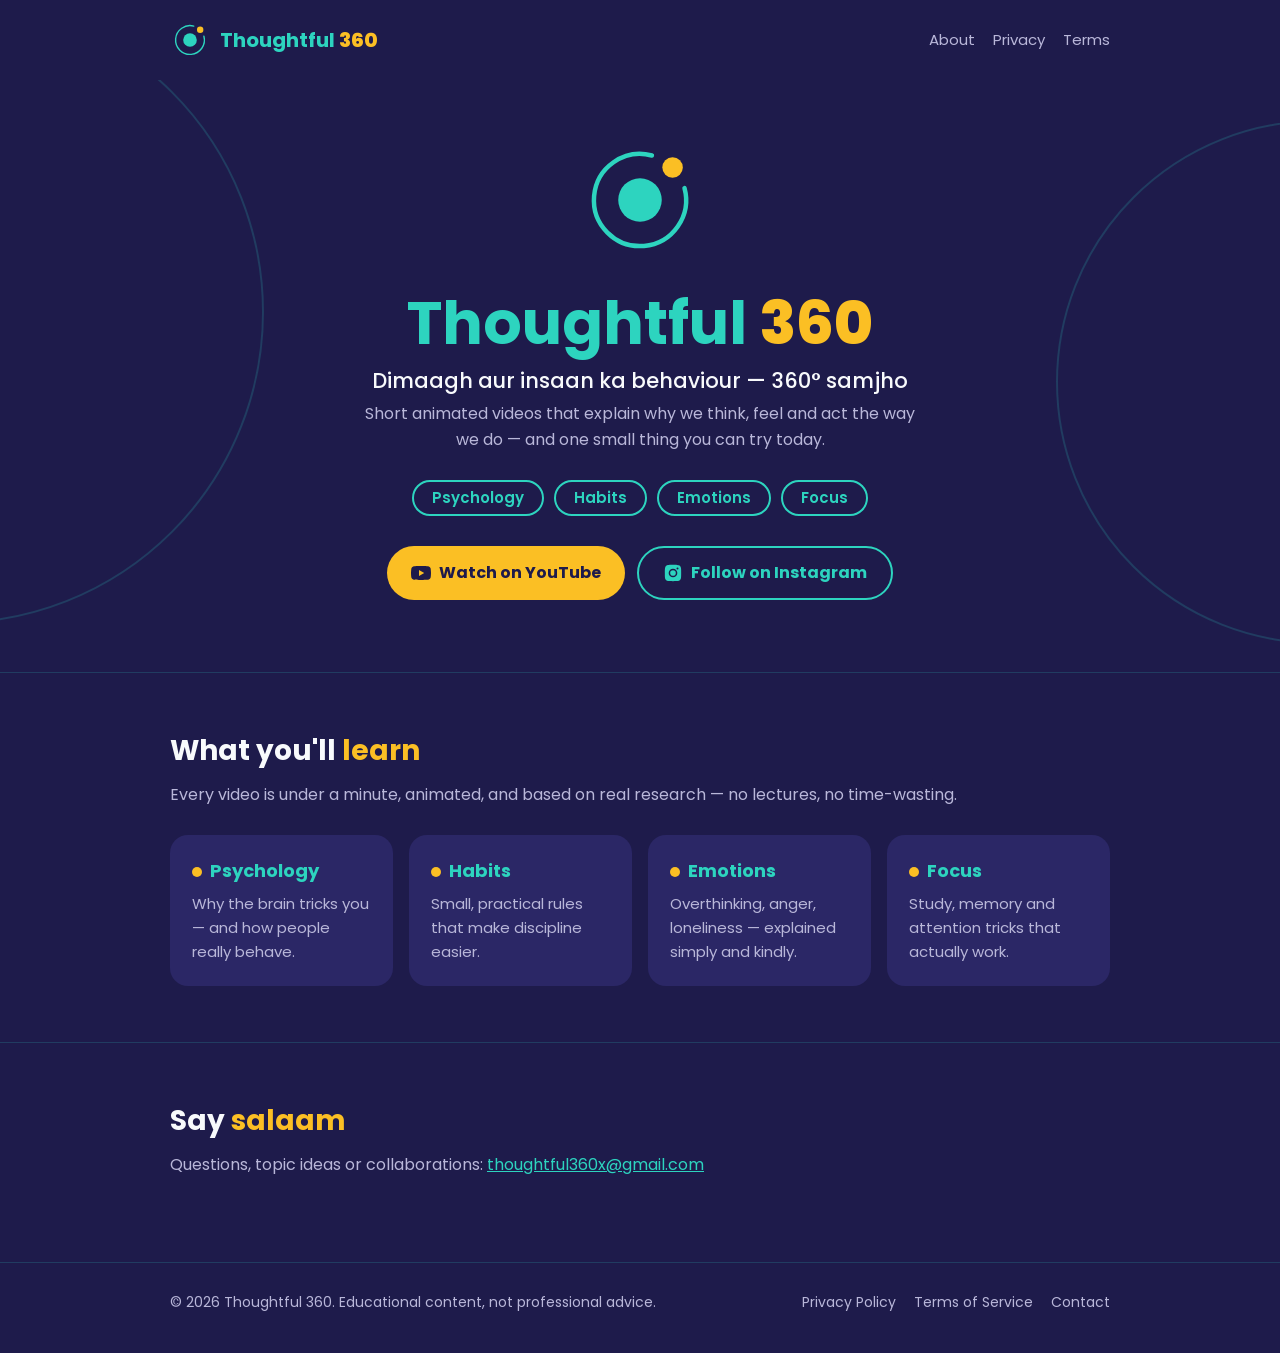
==== index.html @ 349702d8 "Add Thoughtful 360 landing page, privacy policy and terms Static site for GitHub Pages: landing page" ====
<!doctype html>
<html lang="en">
<head>
<meta charset="utf-8">
<meta name="viewport" content="width=device-width, initial-scale=1">
<title>Thoughtful 360 — Psychology, simply explained</title>
<meta name="description" content="Short animated videos on psychology, habits, emotions and focus — dimaagh aur insaan ka behaviour, 360° samjho.">
<meta property="og:title" content="Thoughtful 360">
<meta property="og:description" content="Dimaagh aur insaan ka behaviour — 360° samjho. Short animated psychology videos.">
<meta property="og:image" content="assets/og.png">
<meta property="og:type" content="website">
<meta name="theme-color" content="#1E1B4B">
<link rel="icon" href="assets/favicon.svg" type="image/svg+xml">
<link rel="apple-touch-icon" href="assets/apple-touch-icon.png">
<link rel="preconnect" href="https://fonts.googleapis.com">
<link rel="preconnect" href="https://fonts.gstatic.com" crossorigin>
<link href="https://fonts.googleapis.com/css2?family=Poppins:wght@500;600;700;800&display=swap" rel="stylesheet">
<link rel="stylesheet" href="assets/style.css">
</head>
<body>
<header class="top">
  <div class="wrap">
    <a class="brand" href="./"><img src="assets/icon.svg" alt=""><span>Thoughtful <b>360</b></span></a>
    <nav><a href="#about">About</a><a href="privacy.html">Privacy</a><a href="terms.html">Terms</a></nav>
  </div>
</header>

<main>
  <section class="hero">
    <div class="wrap">
      <img class="mark" src="assets/icon.svg" alt="Thoughtful 360 logo">
      <h1>Thoughtful <b>360</b></h1>
      <p class="tagline">Dimaagh aur insaan ka behaviour — 360° samjho</p>
      <p class="sub">Short animated videos that explain why we think, feel and act the way we do — and one small thing you can try today.</p>
      <div class="tags"><span>Psychology</span><span>Habits</span><span>Emotions</span><span>Focus</span></div>
      <div class="cta">
        <a class="btn primary" href="https://www.youtube.com/@thoughtful360x" target="_blank" rel="noopener">
          <svg viewBox="0 0 24 24" aria-hidden="true"><path d="M23.5 6.2a3 3 0 0 0-2.1-2.1C19.5 3.6 12 3.6 12 3.6s-7.5 0-9.4.5A3 3 0 0 0 .5 6.2 31 31 0 0 0 0 12a31 31 0 0 0 .5 5.8 3 3 0 0 0 2.1 2.1c1.9.5 9.4.5 9.4.5s7.5 0 9.4-.5a3 3 0 0 0 2.1-2.1A31 31 0 0 0 24 12a31 31 0 0 0-.5-5.8zM9.6 15.6V8.4l6.3 3.6-6.3 3.6z"/></svg>
          Watch on YouTube</a>
        <a class="btn ghost" href="https://www.instagram.com/thoughtful360x" target="_blank" rel="noopener">
          <svg viewBox="0 0 24 24" aria-hidden="true"><path d="M12 2.2c3.2 0 3.6 0 4.8.1 1.2.1 1.8.2 2.2.4.6.2 1 .5 1.4.9.4.4.7.8.9 1.4.2.4.4 1 .4 2.2.1 1.3.1 1.6.1 4.8s0 3.6-.1 4.8c-.1 1.2-.2 1.8-.4 2.2-.2.6-.5 1-.9 1.4-.4.4-.8.7-1.4.9-.4.2-1 .4-2.2.4-1.3.1-1.6.1-4.8.1s-3.6 0-4.8-.1c-1.2-.1-1.8-.2-2.2-.4-.6-.2-1-.5-1.4-.9-.4-.4-.7-.8-.9-1.4-.2-.4-.4-1-.4-2.2C2.2 15.6 2.2 15.2 2.2 12s0-3.6.1-4.8c.1-1.2.2-1.8.4-2.2.2-.6.5-1 .9-1.4.4-.4.8-.7 1.4-.9.4-.2 1-.4 2.2-.4C8.4 2.2 8.8 2.2 12 2.2zm0 4.6a5.2 5.2 0 1 0 0 10.4 5.2 5.2 0 0 0 0-10.4zm0 8.6a3.4 3.4 0 1 1 0-6.8 3.4 3.4 0 0 1 0 6.8zm5.4-9.9a1.2 1.2 0 1 0 0 2.4 1.2 1.2 0 0 0 0-2.4z"/></svg>
          Follow on Instagram</a>
      </div>
    </div>
  </section>

  <section class="block" id="about">
    <div class="wrap">
      <h2>What you'll <em>learn</em></h2>
      <p>Every video is under a minute, animated, and based on real research — no lectures, no time-wasting.</p>
      <div class="grid">
        <div class="card"><h3><span class="dot"></span>Psychology</h3><p>Why the brain tricks you — and how people really behave.</p></div>
        <div class="card"><h3><span class="dot"></span>Habits</h3><p>Small, practical rules that make discipline easier.</p></div>
        <div class="card"><h3><span class="dot"></span>Emotions</h3><p>Overthinking, anger, loneliness — explained simply and kindly.</p></div>
        <div class="card"><h3><span class="dot"></span>Focus</h3><p>Study, memory and attention tricks that actually work.</p></div>
      </div>
    </div>
  </section>

  <section class="block">
    <div class="wrap">
      <h2>Say <em>salaam</em></h2>
      <p>Questions, topic ideas or collaborations: <a href="mailto:thoughtful360x@gmail.com">thoughtful360x@gmail.com</a></p>
    </div>
  </section>
</main>

<footer>
  <div class="wrap">
    <span>© <span id="y">2026</span> Thoughtful 360. Educational content, not professional advice.</span>
    <nav><a href="privacy.html">Privacy Policy</a><a href="terms.html">Terms of Service</a><a href="mailto:thoughtful360x@gmail.com">Contact</a></nav>
  </div>
</footer>
<script>document.getElementById("y").textContent = new Date().getFullYear();</script>
</body>
</html>
---- assets/style.css ----
:root {
  --indigo: #1E1B4B;
  --indigo-2: #2B2766;
  --ink: #0B0A1F;
  --teal: #2DD4BF;
  --teal-deep: #14B8A6;
  --amber: #FBBF24;
  --snow: #F8FAFC;
  --muted: #B9B7D9;
  --line: rgba(45, 212, 191, 0.18);
}

* { box-sizing: border-box; }
html { -webkit-text-size-adjust: 100%; }
body {
  margin: 0;
  background: var(--indigo);
  color: var(--snow);
  font-family: Poppins, "Segoe UI", system-ui, sans-serif;
  line-height: 1.6;
}
a { color: var(--teal); }
a:hover { color: var(--amber); }
.wrap { max-width: 980px; margin: 0 auto; padding: 0 20px; }

/* header */
.top { padding: 20px 0; }
.top .wrap { display: flex; align-items: center; justify-content: space-between; gap: 16px; }
.brand { display: flex; align-items: center; gap: 10px; text-decoration: none; color: var(--teal); font-weight: 700; font-size: 20px; }
.brand img { width: 40px; height: 40px; }
.brand b { color: var(--amber); font-weight: 800; }
.top nav { display: flex; gap: 18px; font-size: 15px; }
.top nav a { color: var(--muted); text-decoration: none; }
.top nav a:hover { color: var(--snow); }

/* hero */
.hero { position: relative; overflow: hidden; padding: 56px 0 72px; text-align: center; }
.hero::before, .hero::after {
  content: ""; position: absolute; border-radius: 50%; border: 2px solid var(--line); pointer-events: none;
}
.hero::before { width: 620px; height: 620px; left: -360px; top: -80px; }
.hero::after { width: 520px; height: 520px; right: -300px; top: 40px; }
.hero .mark { width: 128px; height: 128px; }
.hero h1 { margin: 18px 0 6px; font-size: clamp(36px, 7vw, 60px); line-height: 1.1; color: var(--teal); font-weight: 700; }
.hero h1 b { color: var(--amber); font-weight: 800; }
.tagline { font-size: clamp(17px, 3.4vw, 21px); font-weight: 500; margin: 8px 0 4px; }
.sub { color: var(--muted); max-width: 560px; margin: 0 auto 28px; }
.tags { display: flex; flex-wrap: wrap; justify-content: center; gap: 10px; margin-bottom: 30px; }
.tags span { border: 2px solid var(--teal); color: var(--teal); border-radius: 40px; padding: 4px 18px; font-weight: 600; font-size: 15px; }
.cta { display: flex; flex-wrap: wrap; justify-content: center; gap: 12px; }
.btn {
  display: inline-flex; align-items: center; gap: 8px; padding: 12px 24px; border-radius: 40px;
  font-weight: 700; text-decoration: none; font-size: 16px; transition: transform .15s;
}
.btn:hover { transform: translateY(-2px); }
.btn.primary { background: var(--amber); color: var(--indigo); }
.btn.ghost { border: 2px solid var(--teal); color: var(--teal); }
.btn svg { width: 20px; height: 20px; fill: currentColor; }

/* sections */
section.block { padding: 56px 0; border-top: 1px solid var(--line); }
section.block h2 { font-size: 28px; margin: 0 0 8px; }
section.block h2 em { font-style: normal; color: var(--amber); }
section.block > .wrap > p { color: var(--muted); margin: 0 0 28px; }
.grid { display: grid; grid-template-columns: repeat(auto-fit, minmax(200px, 1fr)); gap: 16px; }
.card { background: var(--indigo-2); border-radius: 18px; padding: 22px; }
.card h3 { margin: 0 0 6px; color: var(--teal); font-size: 18px; }
.card p { margin: 0; color: var(--muted); font-size: 15px; }
.dot { display: inline-block; width: 10px; height: 10px; border-radius: 50%; background: var(--amber); margin-right: 8px; }

/* legal pages */
.legal { padding: 24px 0 64px; }
.legal h1 { color: var(--teal); font-size: clamp(30px, 6vw, 42px); margin: 10px 0 4px; }
.legal .date { color: var(--muted); margin: 0 0 28px; }
.legal h2 { font-size: 20px; color: var(--amber); margin: 32px 0 8px; }
.legal p, .legal li { color: #E2E1F5; }
.legal ul { padding-left: 22px; }
.note { background: var(--indigo-2); border-left: 4px solid var(--amber); padding: 14px 18px; border-radius: 10px; }

/* footer */
footer { border-top: 1px solid var(--line); padding: 28px 0 40px; color: var(--muted); font-size: 14px; }
footer .wrap { display: flex; flex-wrap: wrap; justify-content: space-between; gap: 12px; }
footer nav { display: flex; flex-wrap: wrap; gap: 18px; }
footer a { color: var(--muted); text-decoration: none; }
footer a:hover { color: var(--teal); }

@media (max-width: 560px) {
  .top nav { gap: 12px; font-size: 14px; }
  .brand span { display: none; }
  .hero { padding: 36px 0 56px; }
}
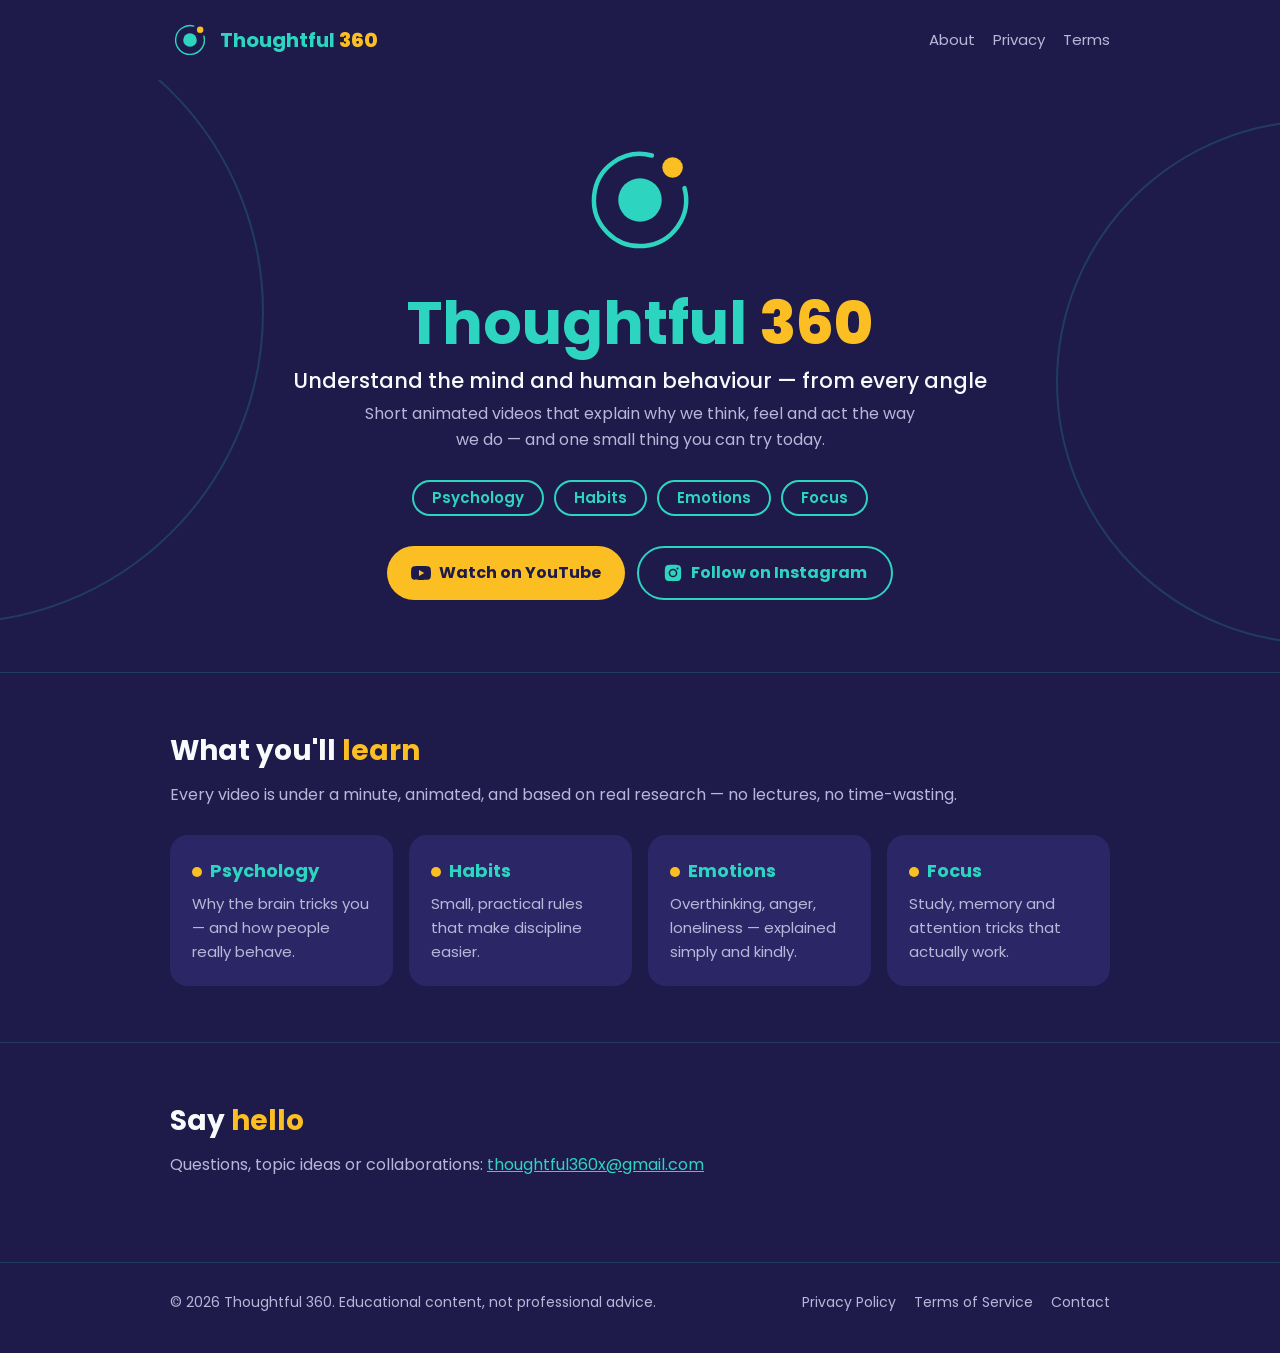
==== commit 94199bea: "Use English copy on the landing page Replace the Roman Urdu tagline, meta descriptions and contact h" ====
--- a/index.html
+++ b/index.html
@@ -4,9 +4,9 @@
 <meta charset="utf-8">
 <meta name="viewport" content="width=device-width, initial-scale=1">
 <title>Thoughtful 360 — Psychology, simply explained</title>
-<meta name="description" content="Short animated videos on psychology, habits, emotions and focus — dimaagh aur insaan ka behaviour, 360° samjho.">
+<meta name="description" content="Short animated videos on psychology, habits, emotions and focus. Understand the mind and human behaviour from every angle.">
 <meta property="og:title" content="Thoughtful 360">
-<meta property="og:description" content="Dimaagh aur insaan ka behaviour — 360° samjho. Short animated psychology videos.">
+<meta property="og:description" content="Understand the mind and human behaviour from every angle. Short animated psychology videos.">
 <meta property="og:image" content="assets/og.png">
 <meta property="og:type" content="website">
 <meta name="theme-color" content="#1E1B4B">
@@ -30,7 +30,7 @@
     <div class="wrap">
       <img class="mark" src="assets/icon.svg" alt="Thoughtful 360 logo">
       <h1>Thoughtful <b>360</b></h1>
-      <p class="tagline">Dimaagh aur insaan ka behaviour — 360° samjho</p>
+      <p class="tagline">Understand the mind and human behaviour — from every angle</p>
       <p class="sub">Short animated videos that explain why we think, feel and act the way we do — and one small thing you can try today.</p>
       <div class="tags"><span>Psychology</span><span>Habits</span><span>Emotions</span><span>Focus</span></div>
       <div class="cta">
@@ -59,7 +59,7 @@
 
   <section class="block">
     <div class="wrap">
-      <h2>Say <em>salaam</em></h2>
+      <h2>Say <em>hello</em></h2>
       <p>Questions, topic ideas or collaborations: <a href="mailto:thoughtful360x@gmail.com">thoughtful360x@gmail.com</a></p>
     </div>
   </section>
